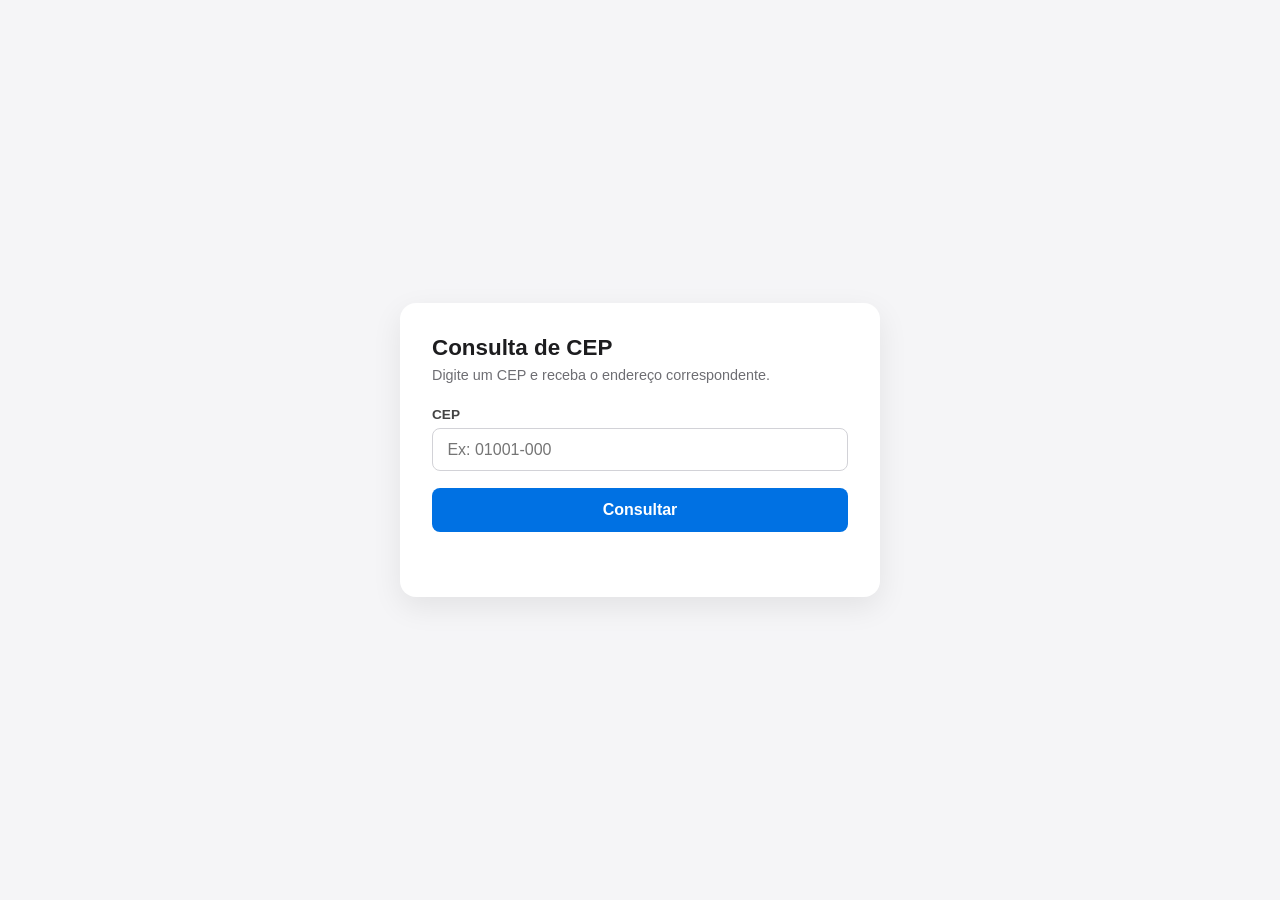
==== cep-agent/index.html @ 04028d4d "Add web UI for CEP lookup Client-side page that queries ViaCEP directly from the browser (no backend" ====
<!doctype html>
<html lang="pt-br">
<head>
  <meta charset="UTF-8" />
  <meta name="viewport" content="width=device-width, initial-scale=1.0" />
  <title>Consulta de CEP</title>
  <style>
    :root {
      color-scheme: light dark;
    }
    * {
      box-sizing: border-box;
    }
    body {
      margin: 0;
      min-height: 100vh;
      display: flex;
      align-items: center;
      justify-content: center;
      font-family: -apple-system, BlinkMacSystemFont, "Segoe UI", Roboto, sans-serif;
      background: #f5f5f7;
      padding: 1.5rem;
    }
    @media (prefers-color-scheme: dark) {
      body { background: #16161a; }
    }
    .card {
      width: 100%;
      max-width: 480px;
      background: #ffffff;
      border-radius: 16px;
      padding: 2rem;
      box-shadow: 0 10px 30px rgba(0, 0, 0, 0.08);
    }
    @media (prefers-color-scheme: dark) {
      .card { background: #232329; box-shadow: 0 10px 30px rgba(0, 0, 0, 0.4); }
    }
    h1 {
      font-size: 1.4rem;
      margin: 0 0 0.4rem;
      color: #1d1d1f;
    }
    @media (prefers-color-scheme: dark) {
      h1 { color: #f2f2f2; }
    }
    p.subtitle {
      margin: 0 0 1.5rem;
      font-size: 0.9rem;
      color: #6e6e73;
    }
    @media (prefers-color-scheme: dark) {
      p.subtitle { color: #a1a1a6; }
    }
    label {
      display: block;
      font-size: 0.85rem;
      font-weight: 600;
      margin-bottom: 0.4rem;
      color: #444;
    }
    @media (prefers-color-scheme: dark) {
      label { color: #ccc; }
    }
    input {
      width: 100%;
      padding: 0.7rem 0.9rem;
      margin-bottom: 1.1rem;
      border: 1px solid #d2d2d7;
      border-radius: 8px;
      font-size: 1rem;
      font-family: inherit;
      background: #fff;
      color: #1d1d1f;
    }
    @media (prefers-color-scheme: dark) {
      input {
        background: #17171c;
        border-color: #3a3a40;
        color: #f2f2f2;
      }
    }
    input:focus {
      outline: none;
      border-color: #0071e3;
    }
    button {
      width: 100%;
      padding: 0.8rem;
      border: none;
      border-radius: 8px;
      background: #0071e3;
      color: #fff;
      font-size: 1rem;
      font-weight: 600;
      cursor: pointer;
      transition: opacity 0.15s;
    }
    button:disabled {
      opacity: 0.6;
      cursor: not-allowed;
    }
    #message {
      margin-top: 1rem;
      font-size: 0.9rem;
      text-align: center;
      min-height: 1.2em;
    }
    #message.error { color: #d92d20; }
    #result {
      display: none;
      margin-top: 1.5rem;
      border-radius: 10px;
      border: 1px solid #d2d2d7;
      padding: 0.9rem 1rem;
    }
    @media (prefers-color-scheme: dark) {
      #result { border-color: #3a3a40; }
    }
    #result dl {
      margin: 0;
      display: grid;
      grid-template-columns: auto 1fr;
      gap: 0.35rem 0.9rem;
    }
    #result dt {
      font-size: 0.8rem;
      font-weight: 600;
      color: #6e6e73;
    }
    @media (prefers-color-scheme: dark) {
      #result dt { color: #a1a1a6; }
    }
    #result dd {
      margin: 0;
      font-size: 0.9rem;
      color: #1d1d1f;
    }
    @media (prefers-color-scheme: dark) {
      #result dd { color: #f2f2f2; }
    }
  </style>
</head>
<body>
  <div class="card">
    <h1>Consulta de CEP</h1>
    <p class="subtitle">Digite um CEP e receba o endereço correspondente.</p>

    <form id="cep-form">
      <label for="cep">CEP</label>
      <input type="text" id="cep" name="cep" required maxlength="9"
        placeholder="Ex: 01001-000" autocomplete="off" inputmode="numeric" />

      <button type="submit" id="submit-btn">Consultar</button>
    </form>
    <div id="message"></div>

    <div id="result">
      <dl>
        <dt>CEP</dt><dd id="r-cep"></dd>
        <dt>Logradouro</dt><dd id="r-logradouro"></dd>
        <dt>Complemento</dt><dd id="r-complemento"></dd>
        <dt>Bairro</dt><dd id="r-bairro"></dd>
        <dt>Cidade</dt><dd id="r-cidade"></dd>
        <dt>UF</dt><dd id="r-uf"></dd>
        <dt>IBGE</dt><dd id="r-ibge"></dd>
        <dt>DDD</dt><dd id="r-ddd"></dd>
      </dl>
    </div>
  </div>

  <script type="module">
    const form = document.getElementById("cep-form");
    const cepInput = document.getElementById("cep");
    const submitBtn = document.getElementById("submit-btn");
    const messageEl = document.getElementById("message");
    const resultEl = document.getElementById("result");

    const fields = {
      cep: document.getElementById("r-cep"),
      logradouro: document.getElementById("r-logradouro"),
      complemento: document.getElementById("r-complemento"),
      bairro: document.getElementById("r-bairro"),
      cidade: document.getElementById("r-cidade"),
      uf: document.getElementById("r-uf"),
      ibge: document.getElementById("r-ibge"),
      ddd: document.getElementById("r-ddd"),
    };

    function normalizeCep(input) {
      const digits = String(input || "").replace(/\D/g, "");
      if (digits.length !== 8) {
        throw new Error(`CEP inválido: informe 8 dígitos, ex: 01001000 ou 01001-000.`);
      }
      return digits;
    }

    async function consultarCep(cep) {
      const cepLimpo = normalizeCep(cep);
      const url = `https://viacep.com.br/ws/${cepLimpo}/json/`;

      const res = await fetch(url);
      if (!res.ok) {
        throw new Error(`Falha na requisição ao ViaCEP (status ${res.status}).`);
      }

      const data = await res.json();
      if (data.erro) {
        throw new Error(`CEP ${cepLimpo} não encontrado.`);
      }

      return data;
    }

    function renderResult(data) {
      fields.cep.textContent = data.cep || "-";
      fields.logradouro.textContent = data.logradouro || "-";
      fields.complemento.textContent = data.complemento || "-";
      fields.bairro.textContent = data.bairro || "-";
      fields.cidade.textContent = data.localidade || "-";
      fields.uf.textContent = data.uf || "-";
      fields.ibge.textContent = data.ibge || "-";
      fields.ddd.textContent = data.ddd || "-";
      resultEl.style.display = "block";
    }

    form.addEventListener("submit", async (event) => {
      event.preventDefault();
      messageEl.textContent = "";
      messageEl.className = "";
      resultEl.style.display = "none";
      submitBtn.disabled = true;
      submitBtn.textContent = "Consultando...";

      try {
        const data = await consultarCep(cepInput.value);
        renderResult(data);
      } catch (err) {
        messageEl.textContent = err.message;
        messageEl.className = "error";
      } finally {
        submitBtn.disabled = false;
        submitBtn.textContent = "Consultar";
      }
    });
  </script>
</body>
</html>
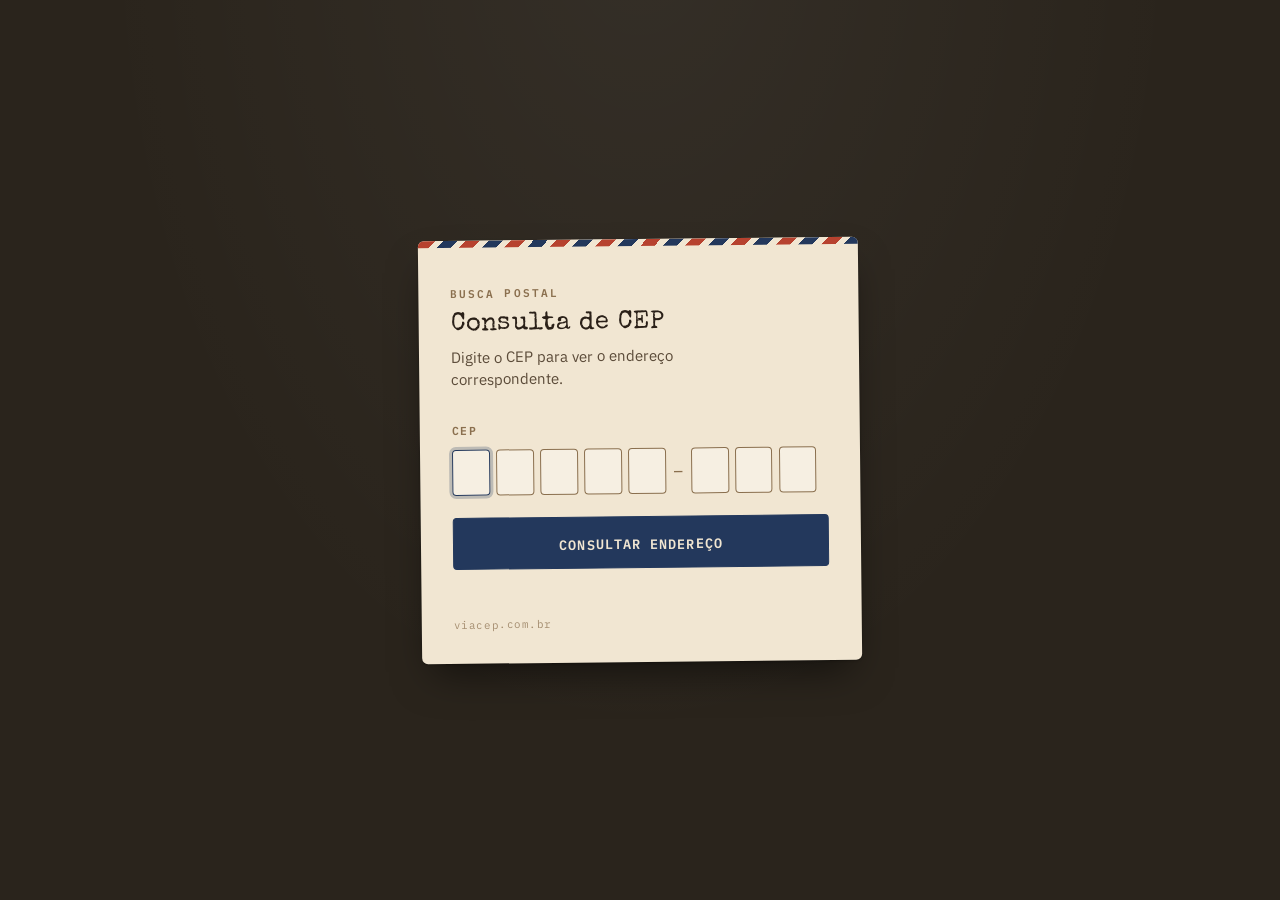
==== commit 2d7b93e6: "Redesign CEP lookup UI as a postal envelope Boxed 8-digit CEP input matching real Brazilian mail for" ====
--- a/cep-agent/index.html
+++ b/cep-agent/index.html
@@ -4,192 +4,500 @@
   <meta charset="UTF-8" />
   <meta name="viewport" content="width=device-width, initial-scale=1.0" />
   <title>Consulta de CEP</title>
+  <meta name="description" content="Digite um CEP e veja o endereço correspondente na hora." />
+  <link rel="preconnect" href="https://fonts.googleapis.com" />
+  <link rel="preconnect" href="https://fonts.gstatic.com" crossorigin />
+  <link href="https://fonts.googleapis.com/css2?family=Special+Elite&family=IBM+Plex+Sans:wght@400;500;600;700&family=IBM+Plex+Mono:wght@400;500;600&display=swap" rel="stylesheet" />
   <style>
     :root {
       color-scheme: light dark;
-    }
-    * {
-      box-sizing: border-box;
-    }
+
+      /* ---- token system ---- */
+      --kraft: #f1e6d2;
+      --desk: #2a241c;
+      --ink: #2a2018;
+      --ink-soft: #5b4b39;
+      --navy: #23385c;
+      --red: #b7422f;
+      --sepia: #8a6f4e;
+
+      --font-display: "Special Elite", "Courier New", monospace;
+      --font-body: "IBM Plex Sans", -apple-system, BlinkMacSystemFont, "Segoe UI", sans-serif;
+      --font-mono: "IBM Plex Mono", ui-monospace, SFMono-Regular, Menlo, monospace;
+
+      --radius: 6px;
+    }
+
+    @media (prefers-color-scheme: dark) {
+      :root {
+        --kraft: #241f18;
+        --desk: #100d09;
+        --ink: #ece2cf;
+        --ink-soft: #b9a480;
+        --navy: #6f93c8;
+        --red: #d97256;
+        --sepia: #a6906f;
+      }
+    }
+
+    * { box-sizing: border-box; }
+
     body {
       margin: 0;
       min-height: 100vh;
       display: flex;
       align-items: center;
       justify-content: center;
-      font-family: -apple-system, BlinkMacSystemFont, "Segoe UI", Roboto, sans-serif;
-      background: #f5f5f7;
-      padding: 1.5rem;
-    }
+      font-family: var(--font-body);
+      background:
+        radial-gradient(ellipse at 50% -10%, rgba(255, 255, 255, 0.05), transparent 60%),
+        var(--desk);
+      color: var(--ink);
+      padding: 2rem 0.85rem;
+    }
+
+    .envelope {
+      position: relative;
+      width: 100%;
+      max-width: 440px;
+      background: var(--kraft);
+      border-radius: var(--radius);
+      padding: 2.25rem clamp(1.1rem, 6vw, 2rem) 2rem;
+      box-shadow:
+        0 1px 2px rgba(0, 0, 0, 0.25),
+        0 20px 40px -12px rgba(0, 0, 0, 0.55);
+      transform: rotate(-0.6deg);
+      overflow: hidden;
+    }
+
+    .envelope::before {
+      content: "";
+      position: absolute;
+      top: 0;
+      left: 0;
+      right: 0;
+      height: 7px;
+      background: repeating-linear-gradient(
+        -45deg,
+        var(--navy) 0 10px,
+        var(--kraft) 10px 16px,
+        var(--red) 16px 26px,
+        var(--kraft) 26px 32px
+      );
+    }
+
+    header {
+      margin-top: 0.4rem;
+    }
+
+    .eyebrow {
+      display: block;
+      font-family: var(--font-mono);
+      font-size: 0.7rem;
+      font-weight: 600;
+      letter-spacing: 0.18em;
+      text-transform: uppercase;
+      color: var(--sepia);
+      margin-bottom: 0.6rem;
+    }
+
+    h1 {
+      font-family: var(--font-display);
+      font-size: 1.6rem;
+      font-weight: 400;
+      letter-spacing: 0.01em;
+      margin: 0 0 0.55rem;
+      color: var(--ink);
+    }
+
+    p.subtitle {
+      margin: 0 0 1.75rem;
+      font-size: 0.94rem;
+      line-height: 1.5;
+      color: var(--ink-soft);
+      max-width: 34ch;
+    }
+
+    form { margin: 0; }
+
+    .cep-label {
+      display: block;
+      font-family: var(--font-mono);
+      font-size: 0.72rem;
+      font-weight: 600;
+      letter-spacing: 0.14em;
+      text-transform: uppercase;
+      color: var(--sepia);
+      margin-bottom: 0.6rem;
+    }
+
+    .cep-boxes {
+      display: flex;
+      align-items: center;
+      gap: clamp(0.2rem, 1.6vw, 0.4rem);
+      margin-bottom: 1.4rem;
+    }
+
+    .cep-boxes .group {
+      display: flex;
+      gap: clamp(0.2rem, 1.6vw, 0.4rem);
+    }
+
+    .cep-dash {
+      color: var(--sepia);
+      font-family: var(--font-mono);
+      font-size: 1.1rem;
+      padding: 0 0.05rem;
+      flex-shrink: 0;
+    }
+
+    .cep-digit {
+      width: clamp(1.6rem, 8vw, 2.35rem);
+      height: clamp(2.1rem, 10vw, 2.9rem);
+      min-width: 0;
+      text-align: center;
+      font-family: var(--font-mono);
+      font-size: clamp(0.95rem, 4vw, 1.2rem);
+      font-weight: 500;
+      color: var(--ink);
+      background: rgba(255, 255, 255, 0.35);
+      border: 1.5px solid var(--sepia);
+      border-radius: 4px;
+      padding: 0;
+      transition: border-color 0.15s, box-shadow 0.15s, transform 0.15s;
+    }
+
     @media (prefers-color-scheme: dark) {
-      body { background: #16161a; }
-    }
-    .card {
+      .cep-digit { background: rgba(0, 0, 0, 0.2); }
+    }
+
+    .cep-digit:focus-visible {
+      outline: none;
+      border-color: var(--navy);
+      box-shadow: 0 0 0 3px color-mix(in srgb, var(--navy) 25%, transparent);
+    }
+
+    .cep-boxes.invalid .cep-digit {
+      border-color: var(--red);
+    }
+
+    @media (prefers-reduced-motion: no-preference) {
+      .cep-boxes.shake { animation: shake 320ms ease; }
+    }
+
+    @keyframes shake {
+      0%, 100% { transform: translateX(0); }
+      20% { transform: translateX(-5px); }
+      40% { transform: translateX(4px); }
+      60% { transform: translateX(-3px); }
+      80% { transform: translateX(2px); }
+    }
+
+    button[type="submit"] {
       width: 100%;
-      max-width: 480px;
-      background: #ffffff;
-      border-radius: 16px;
-      padding: 2rem;
-      box-shadow: 0 10px 30px rgba(0, 0, 0, 0.08);
-    }
-    @media (prefers-color-scheme: dark) {
-      .card { background: #232329; box-shadow: 0 10px 30px rgba(0, 0, 0, 0.4); }
-    }
-    h1 {
-      font-size: 1.4rem;
-      margin: 0 0 0.4rem;
-      color: #1d1d1f;
-    }
-    @media (prefers-color-scheme: dark) {
-      h1 { color: #f2f2f2; }
-    }
-    p.subtitle {
-      margin: 0 0 1.5rem;
-      font-size: 0.9rem;
-      color: #6e6e73;
-    }
-    @media (prefers-color-scheme: dark) {
-      p.subtitle { color: #a1a1a6; }
-    }
-    label {
-      display: block;
+      padding: 0.85rem;
+      border: 1.5px solid var(--navy);
+      border-radius: 4px;
+      background: var(--navy);
+      color: var(--kraft);
+      font-family: var(--font-mono);
       font-size: 0.85rem;
       font-weight: 600;
-      margin-bottom: 0.4rem;
-      color: #444;
-    }
-    @media (prefers-color-scheme: dark) {
-      label { color: #ccc; }
-    }
-    input {
-      width: 100%;
-      padding: 0.7rem 0.9rem;
-      margin-bottom: 1.1rem;
-      border: 1px solid #d2d2d7;
-      border-radius: 8px;
-      font-size: 1rem;
-      font-family: inherit;
-      background: #fff;
-      color: #1d1d1f;
-    }
-    @media (prefers-color-scheme: dark) {
-      input {
-        background: #17171c;
-        border-color: #3a3a40;
-        color: #f2f2f2;
-      }
-    }
-    input:focus {
-      outline: none;
-      border-color: #0071e3;
-    }
-    button {
-      width: 100%;
-      padding: 0.8rem;
+      letter-spacing: 0.08em;
+      text-transform: uppercase;
+      cursor: pointer;
+      transition: transform 0.1s ease, opacity 0.15s;
+    }
+
+    button[type="submit"]:hover { opacity: 0.92; }
+
+    button[type="submit"]:active {
+      transform: scale(0.97) rotate(-0.4deg);
+    }
+
+    button[type="submit"]:disabled {
+      opacity: 0.55;
+      cursor: not-allowed;
+    }
+
+    button[type="submit"]:focus-visible {
+      outline: 2px solid var(--navy);
+      outline-offset: 3px;
+    }
+
+    #message {
+      margin-top: 0.9rem;
+      font-size: 0.88rem;
+      color: var(--red);
+      min-height: 1.2em;
+    }
+
+    #message:empty { margin-top: 0; }
+
+    .sr-only {
+      position: absolute;
+      width: 1px;
+      height: 1px;
+      padding: 0;
+      margin: -1px;
+      overflow: hidden;
+      clip: rect(0, 0, 0, 0);
+      white-space: nowrap;
+      border: 0;
+    }
+
+    /* ---- result ---- */
+
+    #result {
+      position: relative;
+      display: none;
+      margin-top: 1.75rem;
+      padding-top: 1.4rem;
+      border-top: 1.5px dashed var(--sepia);
+    }
+
+    #result.visible { display: block; }
+
+    .result-eyebrow {
+      font-family: var(--font-mono);
+      font-size: 0.7rem;
+      font-weight: 600;
+      letter-spacing: 0.16em;
+      text-transform: uppercase;
+      color: var(--sepia);
+      margin: 0 0 0.9rem;
+    }
+
+    .address dd {
+      margin: 0 0 0.15rem;
+      font-size: 0.96rem;
+      line-height: 1.45;
+      color: var(--ink);
+    }
+
+    .address dd.city-line {
+      font-weight: 600;
+      margin-top: 0.15rem;
+    }
+
+    .address dd.cep-line {
+      font-family: var(--font-mono);
+      letter-spacing: 0.04em;
+      color: var(--ink-soft);
+      margin-top: 0.35rem;
+    }
+
+    .meta {
+      margin-top: 0.9rem;
+      font-family: var(--font-mono);
+      font-size: 0.72rem;
+      letter-spacing: 0.04em;
+      color: var(--sepia);
+    }
+
+    .result-actions {
+      margin-top: 1.1rem;
+    }
+
+    .copy-btn {
+      appearance: none;
+      background: none;
       border: none;
-      border-radius: 8px;
-      background: #0071e3;
-      color: #fff;
-      font-size: 1rem;
+      padding: 0;
+      font-family: var(--font-mono);
+      font-size: 0.76rem;
       font-weight: 600;
+      letter-spacing: 0.06em;
+      text-transform: uppercase;
+      color: var(--navy);
+      text-decoration: underline;
+      text-underline-offset: 3px;
       cursor: pointer;
-      transition: opacity 0.15s;
-    }
-    button:disabled {
-      opacity: 0.6;
-      cursor: not-allowed;
-    }
-    #message {
-      margin-top: 1rem;
-      font-size: 0.9rem;
-      text-align: center;
-      min-height: 1.2em;
-    }
-    #message.error { color: #d92d20; }
-    #result {
-      display: none;
-      margin-top: 1.5rem;
-      border-radius: 10px;
-      border: 1px solid #d2d2d7;
-      padding: 0.9rem 1rem;
-    }
-    @media (prefers-color-scheme: dark) {
-      #result { border-color: #3a3a40; }
-    }
-    #result dl {
-      margin: 0;
-      display: grid;
-      grid-template-columns: auto 1fr;
-      gap: 0.35rem 0.9rem;
-    }
-    #result dt {
-      font-size: 0.8rem;
-      font-weight: 600;
-      color: #6e6e73;
-    }
-    @media (prefers-color-scheme: dark) {
-      #result dt { color: #a1a1a6; }
-    }
-    #result dd {
-      margin: 0;
-      font-size: 0.9rem;
-      color: #1d1d1f;
-    }
-    @media (prefers-color-scheme: dark) {
-      #result dd { color: #f2f2f2; }
+    }
+
+    .copy-btn:focus-visible {
+      outline: 2px solid var(--navy);
+      outline-offset: 3px;
+    }
+
+    /* postmark */
+
+    .postmark {
+      position: absolute;
+      top: -0.4rem;
+      right: -0.3rem;
+      width: 92px;
+      height: 92px;
+      color: var(--red);
+      opacity: 0.88;
+      transform: rotate(-8deg);
+      pointer-events: none;
+    }
+
+    @media (prefers-reduced-motion: no-preference) {
+      .postmark {
+        opacity: 0;
+        transform: rotate(-18deg) scale(1.35);
+      }
+      #result.visible .postmark {
+        animation: stamp 480ms cubic-bezier(0.34, 1.56, 0.64, 1) forwards;
+      }
+    }
+
+    @keyframes stamp {
+      0% { opacity: 0; transform: rotate(-18deg) scale(1.35); }
+      55% { opacity: 1; transform: rotate(-5deg) scale(0.94); }
+      100% { opacity: 0.88; transform: rotate(-8deg) scale(1); }
+    }
+
+    .postmark svg { width: 100%; height: 100%; display: block; }
+    .postmark text { font-family: var(--font-display); fill: currentColor; }
+    .postmark circle.ring { fill: none; stroke: currentColor; }
+    .postmark path.wave { fill: none; stroke: currentColor; stroke-width: 1.4; opacity: 0.85; }
+
+    footer {
+      margin-top: 1.9rem;
+      font-family: var(--font-mono);
+      font-size: 0.68rem;
+      letter-spacing: 0.05em;
+      color: var(--sepia);
+      opacity: 0.75;
     }
   </style>
 </head>
 <body>
-  <div class="card">
-    <h1>Consulta de CEP</h1>
-    <p class="subtitle">Digite um CEP e receba o endereço correspondente.</p>
-
-    <form id="cep-form">
-      <label for="cep">CEP</label>
-      <input type="text" id="cep" name="cep" required maxlength="9"
-        placeholder="Ex: 01001-000" autocomplete="off" inputmode="numeric" />
-
-      <button type="submit" id="submit-btn">Consultar</button>
+  <main class="envelope">
+    <header>
+      <span class="eyebrow">Busca postal</span>
+      <h1>Consulta de CEP</h1>
+      <p class="subtitle">Digite o CEP para ver o endereço correspondente.</p>
+    </header>
+
+    <form id="cep-form" novalidate>
+      <span class="cep-label" id="cep-label">CEP</span>
+      <div class="cep-boxes" id="cep-boxes" role="group" aria-labelledby="cep-label">
+        <div class="group" data-group="1">
+          <input class="cep-digit" type="text" inputmode="numeric" pattern="[0-9]*" maxlength="1" autocomplete="off" aria-label="Dígito 1 do CEP" />
+          <input class="cep-digit" type="text" inputmode="numeric" pattern="[0-9]*" maxlength="1" autocomplete="off" aria-label="Dígito 2 do CEP" />
+          <input class="cep-digit" type="text" inputmode="numeric" pattern="[0-9]*" maxlength="1" autocomplete="off" aria-label="Dígito 3 do CEP" />
+          <input class="cep-digit" type="text" inputmode="numeric" pattern="[0-9]*" maxlength="1" autocomplete="off" aria-label="Dígito 4 do CEP" />
+          <input class="cep-digit" type="text" inputmode="numeric" pattern="[0-9]*" maxlength="1" autocomplete="off" aria-label="Dígito 5 do CEP" />
+        </div>
+        <span class="cep-dash" aria-hidden="true">–</span>
+        <div class="group" data-group="2">
+          <input class="cep-digit" type="text" inputmode="numeric" pattern="[0-9]*" maxlength="1" autocomplete="off" aria-label="Dígito 6 do CEP" />
+          <input class="cep-digit" type="text" inputmode="numeric" pattern="[0-9]*" maxlength="1" autocomplete="off" aria-label="Dígito 7 do CEP" />
+          <input class="cep-digit" type="text" inputmode="numeric" pattern="[0-9]*" maxlength="1" autocomplete="off" aria-label="Dígito 8 do CEP" />
+        </div>
+      </div>
+
+      <button type="submit" id="submit-btn">Consultar endereço</button>
     </form>
-    <div id="message"></div>
+
+    <div id="message" role="alert"></div>
+    <div id="status" class="sr-only" role="status" aria-live="polite"></div>
 
     <div id="result">
-      <dl>
-        <dt>CEP</dt><dd id="r-cep"></dd>
-        <dt>Logradouro</dt><dd id="r-logradouro"></dd>
-        <dt>Complemento</dt><dd id="r-complemento"></dd>
-        <dt>Bairro</dt><dd id="r-bairro"></dd>
-        <dt>Cidade</dt><dd id="r-cidade"></dd>
-        <dt>UF</dt><dd id="r-uf"></dd>
-        <dt>IBGE</dt><dd id="r-ibge"></dd>
-        <dt>DDD</dt><dd id="r-ddd"></dd>
+      <p class="result-eyebrow">Endereço encontrado</p>
+
+      <svg class="postmark" viewBox="0 0 100 100" aria-hidden="true">
+        <path id="postmark-arc" d="M 16,52 A 34,34 0 0 1 84,52" fill="none" />
+        <circle class="ring" cx="50" cy="50" r="44" stroke-width="1.4" />
+        <circle class="ring" cx="50" cy="50" r="37" stroke-width="1" stroke-dasharray="2 3" />
+        <text font-size="7" letter-spacing="1.5">
+          <textPath href="#postmark-arc" startOffset="50%" text-anchor="middle">GUIA DE CEP</textPath>
+        </text>
+        <text id="postmark-meta" x="50" y="58" font-size="8.5" text-anchor="middle"></text>
+        <path class="wave" d="M14,70 q4,-6 8,0 t8,0 t8,0 t8,0 t8,0 t8,0" />
+        <path class="wave" d="M14,78 q4,-6 8,0 t8,0 t8,0 t8,0 t8,0 t8,0" />
+      </svg>
+
+      <dl class="address">
+        <dd id="r-logradouro"></dd>
+        <dd id="r-bairro"></dd>
+        <dd class="city-line" id="r-cidade"></dd>
+        <dd class="cep-line" id="r-cep"></dd>
       </dl>
+
+      <p class="meta" id="r-meta"></p>
+
+      <div class="result-actions">
+        <button type="button" class="copy-btn" id="copy-btn">Copiar endereço</button>
+      </div>
     </div>
-  </div>
+
+    <footer>viacep.com.br</footer>
+  </main>
 
   <script type="module">
+    const boxesContainer = document.getElementById("cep-boxes");
+    const boxes = Array.from(boxesContainer.querySelectorAll(".cep-digit"));
     const form = document.getElementById("cep-form");
-    const cepInput = document.getElementById("cep");
     const submitBtn = document.getElementById("submit-btn");
     const messageEl = document.getElementById("message");
+    const statusEl = document.getElementById("status");
     const resultEl = document.getElementById("result");
+    const copyBtn = document.getElementById("copy-btn");
 
     const fields = {
-      cep: document.getElementById("r-cep"),
       logradouro: document.getElementById("r-logradouro"),
-      complemento: document.getElementById("r-complemento"),
       bairro: document.getElementById("r-bairro"),
       cidade: document.getElementById("r-cidade"),
-      uf: document.getElementById("r-uf"),
-      ibge: document.getElementById("r-ibge"),
-      ddd: document.getElementById("r-ddd"),
+      cep: document.getElementById("r-cep"),
+      meta: document.getElementById("r-meta"),
+      postmark: document.getElementById("postmark-meta"),
     };
 
-    function normalizeCep(input) {
-      const digits = String(input || "").replace(/\D/g, "");
+    let lastAddressText = "";
+
+    // ---- boxed CEP input ----
+
+    boxes.forEach((box, i) => {
+      box.addEventListener("focus", () => box.select());
+
+      box.addEventListener("input", () => {
+        box.value = box.value.replace(/\D/g, "").slice(0, 1);
+        boxesContainer.classList.remove("invalid");
+        if (box.value && i < boxes.length - 1) {
+          boxes[i + 1].focus();
+        }
+      });
+
+      box.addEventListener("keydown", (event) => {
+        if (event.key === "Backspace" && !box.value && i > 0) {
+          boxes[i - 1].focus();
+        } else if (event.key === "ArrowLeft" && i > 0) {
+          boxes[i - 1].focus();
+        } else if (event.key === "ArrowRight" && i < boxes.length - 1) {
+          boxes[i + 1].focus();
+        }
+      });
+
+      box.addEventListener("paste", (event) => {
+        const digits = (event.clipboardData.getData("text") || "").replace(/\D/g, "");
+        if (!digits) return;
+        event.preventDefault();
+        digits.slice(0, boxes.length - i).split("").forEach((d, j) => {
+          boxes[i + j].value = d;
+        });
+        const next = boxes[Math.min(i + digits.length, boxes.length - 1)];
+        next.focus();
+      });
+    });
+
+    function getCep() {
+      return boxes.map((b) => b.value).join("");
+    }
+
+    function setCep(digits) {
+      boxes.forEach((b, i) => { b.value = digits[i] || ""; });
+    }
+
+    // ---- lookup ----
+
+    function normalizeCep(digits) {
       if (digits.length !== 8) {
-        throw new Error(`CEP inválido: informe 8 dígitos, ex: 01001000 ou 01001-000.`);
+        throw new Error("CEP inválido — digite os 8 números.");
       }
       return digits;
     }
@@ -198,9 +506,14 @@
       const cepLimpo = normalizeCep(cep);
       const url = `https://viacep.com.br/ws/${cepLimpo}/json/`;
 
-      const res = await fetch(url);
+      let res;
+      try {
+        res = await fetch(url);
+      } catch {
+        throw new Error("Não foi possível consultar agora. Tente de novo.");
+      }
       if (!res.ok) {
-        throw new Error(`Falha na requisição ao ViaCEP (status ${res.status}).`);
+        throw new Error("Não foi possível consultar agora. Tente de novo.");
       }
 
       const data = await res.json();
@@ -212,36 +525,75 @@
     }
 
     function renderResult(data) {
-      fields.cep.textContent = data.cep || "-";
-      fields.logradouro.textContent = data.logradouro || "-";
-      fields.complemento.textContent = data.complemento || "-";
-      fields.bairro.textContent = data.bairro || "-";
-      fields.cidade.textContent = data.localidade || "-";
-      fields.uf.textContent = data.uf || "-";
-      fields.ibge.textContent = data.ibge || "-";
-      fields.ddd.textContent = data.ddd || "-";
-      resultEl.style.display = "block";
+      const hasComplemento = Boolean(data.complemento);
+      fields.logradouro.textContent = [data.logradouro, hasComplemento ? data.complemento : null]
+        .filter(Boolean)
+        .join(", ") || "—";
+      fields.logradouro.style.display = data.logradouro || hasComplemento ? "" : "none";
+
+      fields.bairro.textContent = data.bairro || "";
+      fields.bairro.style.display = data.bairro ? "" : "none";
+
+      fields.cidade.textContent = `${data.localidade || "—"} – ${data.uf || "—"}`;
+      fields.cep.textContent = data.cep || "";
+
+      const metaParts = [];
+      if (data.ibge) metaParts.push(`IBGE ${data.ibge}`);
+      if (data.ddd) metaParts.push(`DDD ${data.ddd}`);
+      fields.meta.textContent = metaParts.join(" · ");
+      fields.meta.style.display = metaParts.length ? "" : "none";
+
+      const MESES = ["JAN", "FEV", "MAR", "ABR", "MAI", "JUN", "JUL", "AGO", "SET", "OUT", "NOV", "DEZ"];
+      const today = new Date();
+      const dateStr = `${String(today.getDate()).padStart(2, "0")} ${MESES[today.getMonth()]} ${String(today.getFullYear()).slice(2)}`;
+      fields.postmark.textContent = `${data.uf || "—"} · ${dateStr}`;
+
+      lastAddressText = [
+        [data.logradouro, data.complemento].filter(Boolean).join(", "),
+        data.bairro,
+        `${data.localidade || ""} – ${data.uf || ""}`,
+        data.cep,
+      ].filter(Boolean).join("\n");
+
+      resultEl.classList.add("visible");
+      copyBtn.textContent = "Copiar endereço";
+      statusEl.textContent = `Endereço encontrado para o CEP ${data.cep}.`;
     }
 
     form.addEventListener("submit", async (event) => {
       event.preventDefault();
       messageEl.textContent = "";
-      messageEl.className = "";
-      resultEl.style.display = "none";
+      boxesContainer.classList.remove("invalid", "shake");
+      resultEl.classList.remove("visible");
       submitBtn.disabled = true;
-      submitBtn.textContent = "Consultando...";
+      submitBtn.textContent = "Consultando…";
 
       try {
-        const data = await consultarCep(cepInput.value);
+        const data = await consultarCep(getCep());
         renderResult(data);
       } catch (err) {
         messageEl.textContent = err.message;
-        messageEl.className = "error";
+        boxesContainer.classList.add("invalid");
+        requestAnimationFrame(() => boxesContainer.classList.add("shake"));
+        statusEl.textContent = err.message;
       } finally {
         submitBtn.disabled = false;
-        submitBtn.textContent = "Consultar";
+        submitBtn.textContent = "Consultar endereço";
       }
     });
+
+    copyBtn.addEventListener("click", async () => {
+      try {
+        await navigator.clipboard.writeText(lastAddressText);
+        copyBtn.textContent = "Copiado!";
+        setTimeout(() => { copyBtn.textContent = "Copiar endereço"; }, 2000);
+      } catch {
+        copyBtn.textContent = "Não foi possível copiar";
+        setTimeout(() => { copyBtn.textContent = "Copiar endereço"; }, 2000);
+      }
+    });
+
+    boxes[0].focus();
   </script>
 </body>
 </html>
